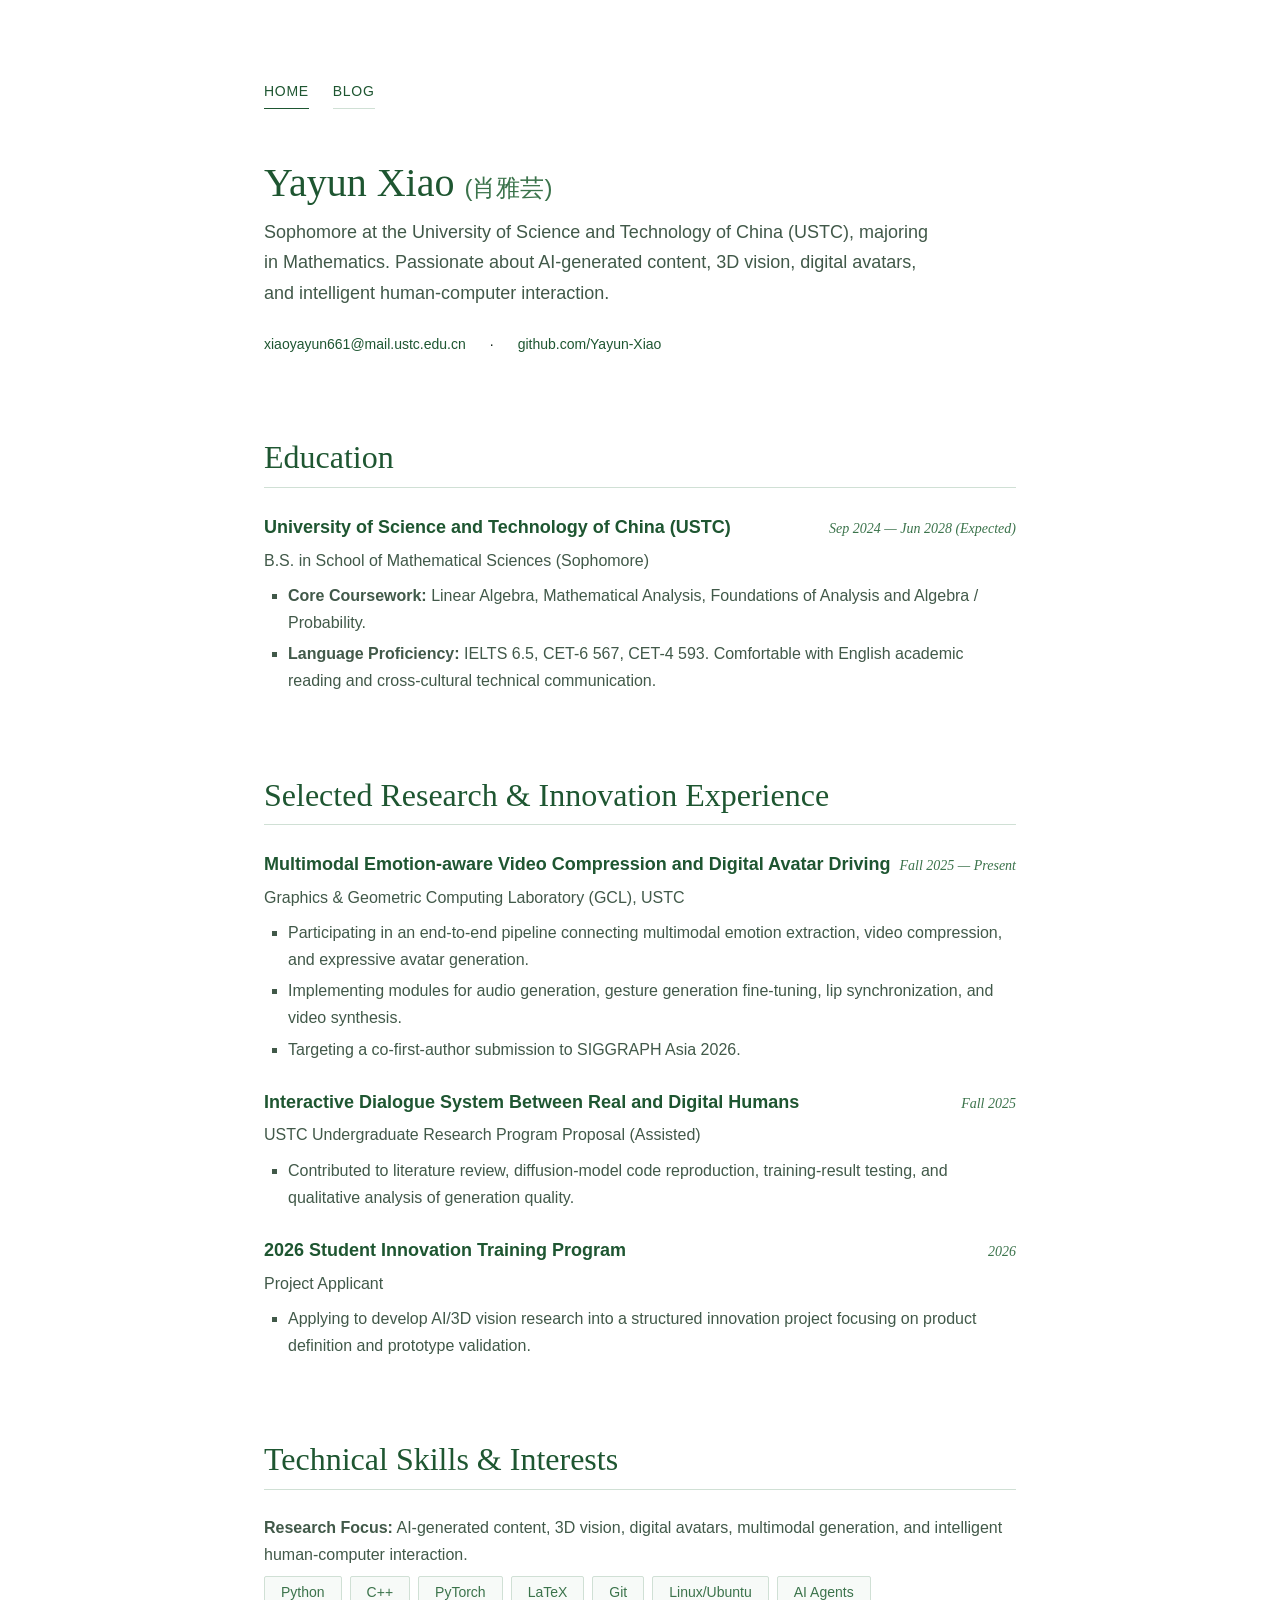
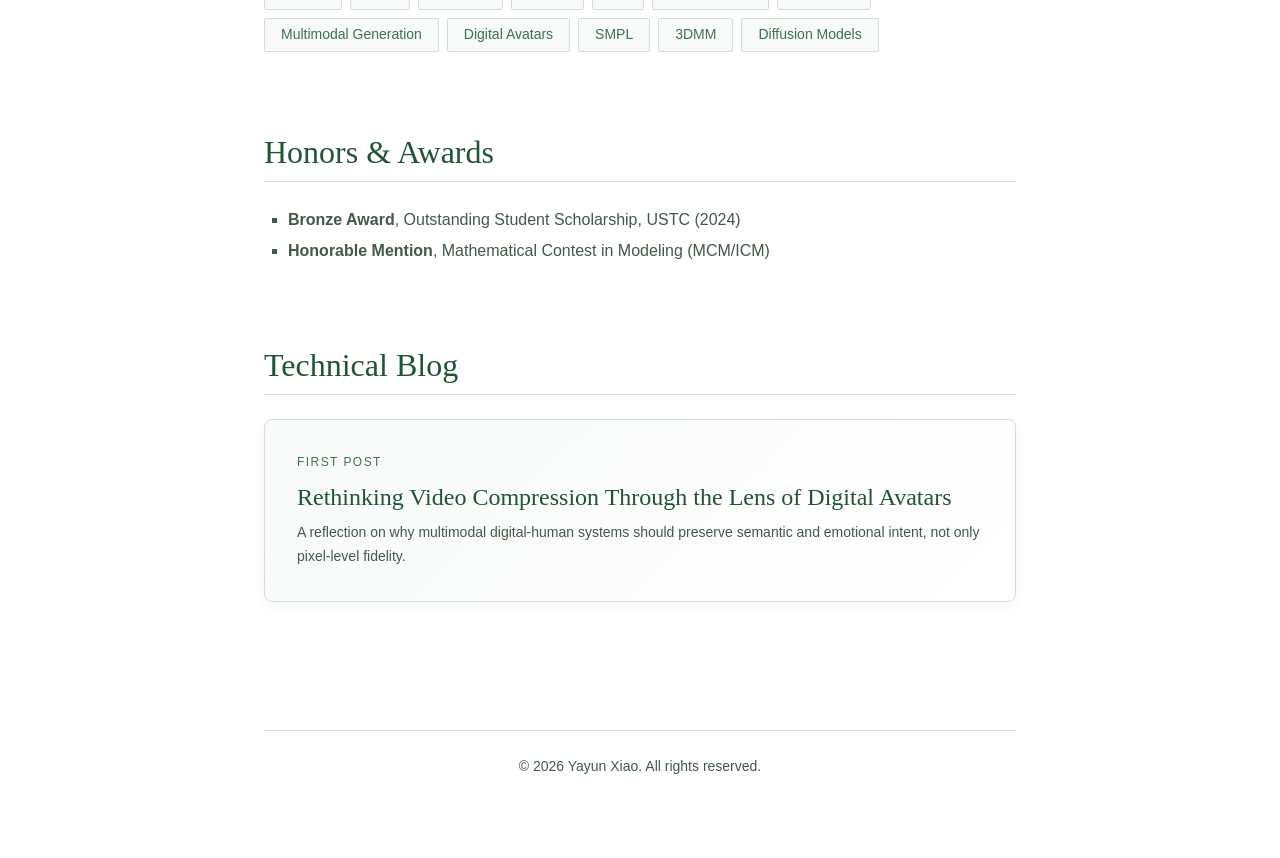
==== index.html @ af800e33 "Add homepage and blog pages Ultraworked with [Sisyphus](https://github.com/code-yeongyu/oh-my-openag" ====
<!DOCTYPE html>
<html lang="en">
<head>
    <meta charset="UTF-8">
    <meta name="viewport" content="width=device-width, initial-scale=1.0">
    <title>Yayun Xiao (肖雅芸) - Homepage</title>
    <link rel="stylesheet" href="styles.css">
</head>
<body>
    <div class="container">
        <header>
            <nav class="site-nav">
                <a href="index.html" class="active">Home</a>
                <a href="blog.html">Blog</a>
            </nav>
            <div class="hero">
                <h1>Yayun Xiao <span class="name-native">(肖雅芸)</span></h1>
                <p>Sophomore at the University of Science and Technology of China (USTC), majoring in Mathematics. Passionate about AI-generated content, 3D vision, digital avatars, and intelligent human-computer interaction.</p>
                <div class="contact-links">
                    <a href="mailto:xiaoyayun661@mail.ustc.edu.cn" aria-label="Email Yayun Xiao">xiaoyayun661@mail.ustc.edu.cn</a>
                    <span>&middot;</span>
                    <a href="https://github.com/Yayun-Xiao" target="_blank" rel="noopener noreferrer" aria-label="GitHub Profile">github.com/Yayun-Xiao</a>
                </div>
            </div>
        </header>

        <main>
            <section id="education">
                <h2>Education</h2>
                <ul class="styled-list">
                    <li>
                        <div class="item-header">
                            <span class="item-title">University of Science and Technology of China (USTC)</span>
                            <span class="item-meta">Sep 2024 &mdash; Jun 2028 (Expected)</span>
                        </div>
                        <div class="item-desc">B.S. in School of Mathematical Sciences (Sophomore)</div>
                        <ul class="bullet-list">
                            <li><strong>Core Coursework:</strong> Linear Algebra, Mathematical Analysis, Foundations of Analysis and Algebra / Probability.</li>
                            <li><strong>Language Proficiency:</strong> IELTS 6.5, CET-6 567, CET-4 593. Comfortable with English academic reading and cross-cultural technical communication.</li>
                        </ul>
                    </li>
                </ul>
            </section>

            <section id="research">
                <h2>Selected Research & Innovation Experience</h2>
                <ul class="styled-list">
                    <li>
                        <div class="item-header">
                            <span class="item-title">Multimodal Emotion-aware Video Compression and Digital Avatar Driving</span>
                            <span class="item-meta">Fall 2025 &mdash; Present</span>
                        </div>
                        <div class="item-desc">Graphics & Geometric Computing Laboratory (GCL), USTC</div>
                        <ul class="bullet-list">
                            <li>Participating in an end-to-end pipeline connecting multimodal emotion extraction, video compression, and expressive avatar generation.</li>
                            <li>Implementing modules for audio generation, gesture generation fine-tuning, lip synchronization, and video synthesis.</li>
                            <li>Targeting a co-first-author submission to SIGGRAPH Asia 2026.</li>
                        </ul>
                    </li>
                    <li>
                        <div class="item-header">
                            <span class="item-title">Interactive Dialogue System Between Real and Digital Humans</span>
                            <span class="item-meta">Fall 2025</span>
                        </div>
                        <div class="item-desc">USTC Undergraduate Research Program Proposal (Assisted)</div>
                        <ul class="bullet-list">
                            <li>Contributed to literature review, diffusion-model code reproduction, training-result testing, and qualitative analysis of generation quality.</li>
                        </ul>
                    </li>
                    <li>
                        <div class="item-header">
                            <span class="item-title">2026 Student Innovation Training Program</span>
                            <span class="item-meta">2026</span>
                        </div>
                        <div class="item-desc">Project Applicant</div>
                        <ul class="bullet-list">
                            <li>Applying to develop AI/3D vision research into a structured innovation project focusing on product definition and prototype validation.</li>
                        </ul>
                    </li>
                </ul>
            </section>

            <section id="skills">
                <h2>Technical Skills & Interests</h2>
                <div class="item-desc research-focus">
                    <strong>Research Focus:</strong> AI-generated content, 3D vision, digital avatars, multimodal generation, and intelligent human-computer interaction.
                </div>
                <div class="tag-container">
                    <span class="tag">Python</span>
                    <span class="tag">C++</span>
                    <span class="tag">PyTorch</span>
                    <span class="tag">LaTeX</span>
                    <span class="tag">Git</span>
                    <span class="tag">Linux/Ubuntu</span>
                    <span class="tag">AI Agents</span>
                    <span class="tag">Multimodal Generation</span>
                    <span class="tag">Digital Avatars</span>
                    <span class="tag">SMPL</span>
                    <span class="tag">3DMM</span>
                    <span class="tag">Diffusion Models</span>
                </div>
            </section>

            <section id="honors">
                <h2>Honors & Awards</h2>
                <ul class="bullet-list">
                    <li><strong>Bronze Award</strong>, Outstanding Student Scholarship, USTC (2024)</li>
                    <li><strong>Honorable Mention</strong>, Mathematical Contest in Modeling (MCM/ICM)</li>
                </ul>
            </section>

            <section id="blog">
                <h2>Technical Blog</h2>
                <a class="blog-card" href="blog.html" aria-label="Read the first technical blog">
                    <span class="blog-card__label">First Post</span>
                    <span class="blog-card__title">Rethinking Video Compression Through the Lens of Digital Avatars</span>
                    <span class="blog-card__summary">A reflection on why multimodal digital-human systems should preserve semantic and emotional intent, not only pixel-level fidelity.</span>
                </a>
            </section>
        </main>

        <footer>
            <p>&copy; 2026 Yayun Xiao. All rights reserved.</p>
        </footer>
    </div>
</body>
</html>
---- styles.css ----
:root {
  /* Color Palette: Green + White, Professional & Restrained */
  --color-bg: #ffffff;
  --color-surface: #f7faf8;
  --color-surface-hover: #edf4ef;
  --color-primary: #1e5631; /* Deep forest green */
  --color-secondary: #3b734b; /* Muted mid-green */
  --color-accent: #4e9c61;
  --color-text-main: #112117;
  --color-text-muted: #415949;
  --color-border: #d0e0d5;
  
  /* Typography */
  --font-heading: 'Georgia', 'Times New Roman', serif;
  --font-body: 'Optima', 'Avenir', 'Helvetica Neue', sans-serif;
  --text-xs: 0.75rem;
  --text-sm: 0.875rem;
  --text-base: 1rem;
  --text-lg: 1.125rem;
  --text-xl: 1.5rem;
  --text-2xl: 2rem;
  --text-3xl: 2.5rem;

  /* Spacing */
  --spacing-1: 0.25rem;
  --spacing-2: 0.5rem;
  --spacing-3: 1rem;
  --spacing-4: 1.5rem;
  --spacing-5: 2rem;
  --spacing-6: 3rem;
  --spacing-8: 5rem;
  --spacing-12: 8rem;

  /* Borders & Shadows */
  --radius-sm: 2px;
  --radius-md: 4px;
  --radius-lg: 8px;
  --shadow-subtle: 0 4px 12px rgba(30, 86, 49, 0.05);
  --shadow-hover: 0 8px 24px rgba(30, 86, 49, 0.1);
  
  /* Layout */
  --max-width: 800px;
}

* {
  margin: 0;
  padding: 0;
  box-sizing: border-box;
}

body {
  font-family: var(--font-body);
  color: var(--color-text-main);
  background-color: var(--color-bg);
  line-height: 1.7;
  -webkit-font-smoothing: antialiased;
}

h1, h2, h3, h4 {
  font-family: var(--font-heading);
  color: var(--color-primary);
  font-weight: normal;
  line-height: 1.3;
}

h1 { font-size: var(--text-3xl); margin-bottom: var(--spacing-2); }
h2 { 
  font-size: var(--text-2xl); 
  margin-bottom: var(--spacing-4);
  padding-bottom: var(--spacing-2);
  border-bottom: 1px solid var(--color-border);
}
h3 { font-size: var(--text-xl); margin-bottom: var(--spacing-2); }

.name-native {
  font-family: var(--font-body);
  font-size: var(--text-xl);
  color: var(--color-secondary);
}

a {
  color: var(--color-primary);
  text-decoration: none;
  border-bottom: 1px solid transparent;
  transition: all 0.2s ease;
}

a:hover {
  color: var(--color-accent);
  border-bottom-color: var(--color-accent);
}

.container {
  max-width: var(--max-width);
  margin: 0 auto;
  padding: var(--spacing-8) var(--spacing-4);
}

/* Header & Navigation */
header {
  margin-bottom: var(--spacing-8);
}

.site-nav {
  display: flex;
  gap: var(--spacing-4);
  margin-bottom: var(--spacing-6);
  font-size: var(--text-sm);
  text-transform: uppercase;
  letter-spacing: 0.05em;
}

.site-nav a {
  padding-bottom: var(--spacing-1);
  border-bottom: 1px solid var(--color-border);
}

.site-nav a:hover, .site-nav a.active {
  border-bottom-color: var(--color-primary);
}

/* Intro Section */
.hero {
  margin-bottom: var(--spacing-8);
}

.hero p {
  font-size: var(--text-lg);
  color: var(--color-text-muted);
  max-width: 90%;
}

.contact-links {
  display: flex;
  gap: var(--spacing-4);
  margin-top: var(--spacing-4);
  font-size: var(--text-sm);
}

/* Sections */
section {
  margin-bottom: var(--spacing-8);
}

/* Lists */
.styled-list {
  list-style: none;
}

.styled-list li {
  margin-bottom: var(--spacing-4);
  position: relative;
}

.item-header {
  display: flex;
  justify-content: space-between;
  align-items: baseline;
  flex-wrap: wrap;
  margin-bottom: var(--spacing-1);
}

.item-title {
  font-weight: 600;
  font-size: var(--text-lg);
  color: var(--color-primary);
}

.item-meta {
  color: var(--color-secondary);
  font-size: var(--text-sm);
  font-style: italic;
  font-family: var(--font-heading);
}

.item-desc {
  font-size: var(--text-base);
  color: var(--color-text-muted);
}

.research-focus {
  margin-bottom: var(--spacing-2);
}

.bullet-list {
  padding-left: var(--spacing-4);
  margin-top: var(--spacing-2);
  list-style-type: square;
  color: var(--color-text-muted);
}

.bullet-list li {
  margin-bottom: var(--spacing-1);
}

/* Skills/Tags */
.tag-container {
  display: flex;
  flex-wrap: wrap;
  gap: var(--spacing-2);
  margin-top: var(--spacing-2);
}

.tag {
  background-color: var(--color-surface);
  color: var(--color-secondary);
  padding: var(--spacing-1) var(--spacing-3);
  border-radius: var(--radius-sm);
  font-size: var(--text-sm);
  border: 1px solid var(--color-border);
}

/* Blog Layout */
.blog-header {
  text-align: center;
  margin-bottom: var(--spacing-8);
}

.blog-meta {
  color: var(--color-text-muted);
  font-style: italic;
  font-family: var(--font-heading);
  margin-top: var(--spacing-2);
}

.blog-content {
  background: var(--color-bg);
  padding: var(--spacing-6);
  border: 1px solid var(--color-border);
  box-shadow: var(--shadow-subtle);
  border-radius: var(--radius-sm);
}

.blog-content p {
  margin-bottom: var(--spacing-4);
}

.blog-content blockquote {
  border-left: 3px solid var(--color-primary);
  padding-left: var(--spacing-4);
  margin-bottom: var(--spacing-4);
  color: var(--color-secondary);
  font-style: italic;
}

.blog-card {
  display: grid;
  gap: var(--spacing-2);
  padding: var(--spacing-5);
  background: linear-gradient(135deg, var(--color-surface), #ffffff);
  border: 1px solid var(--color-border);
  border-radius: var(--radius-lg);
  box-shadow: var(--shadow-subtle);
}

.blog-card:hover {
  border-color: var(--color-accent);
  box-shadow: var(--shadow-hover);
  transform: translateY(-2px);
}

.blog-card__label {
  color: var(--color-secondary);
  font-size: var(--text-xs);
  letter-spacing: 0.12em;
  text-transform: uppercase;
}

.blog-card__title {
  color: var(--color-primary);
  font-family: var(--font-heading);
  font-size: var(--text-xl);
  line-height: 1.35;
}

.blog-card__summary {
  color: var(--color-text-muted);
  font-size: var(--text-sm);
}

/* Footer */
footer {
  margin-top: var(--spacing-12);
  padding-top: var(--spacing-4);
  border-top: 1px solid var(--color-border);
  text-align: center;
  font-size: var(--text-sm);
  color: var(--color-text-muted);
}

/* Responsive */
@media (max-width: 600px) {
  .item-header {
    flex-direction: column;
  }
  
  .container {
    padding: var(--spacing-4) var(--spacing-3);
  }
  
  h1 { font-size: var(--text-2xl); }
  h2 { font-size: var(--text-xl); }
  
  .blog-content {
    padding: var(--spacing-4);
  }
}
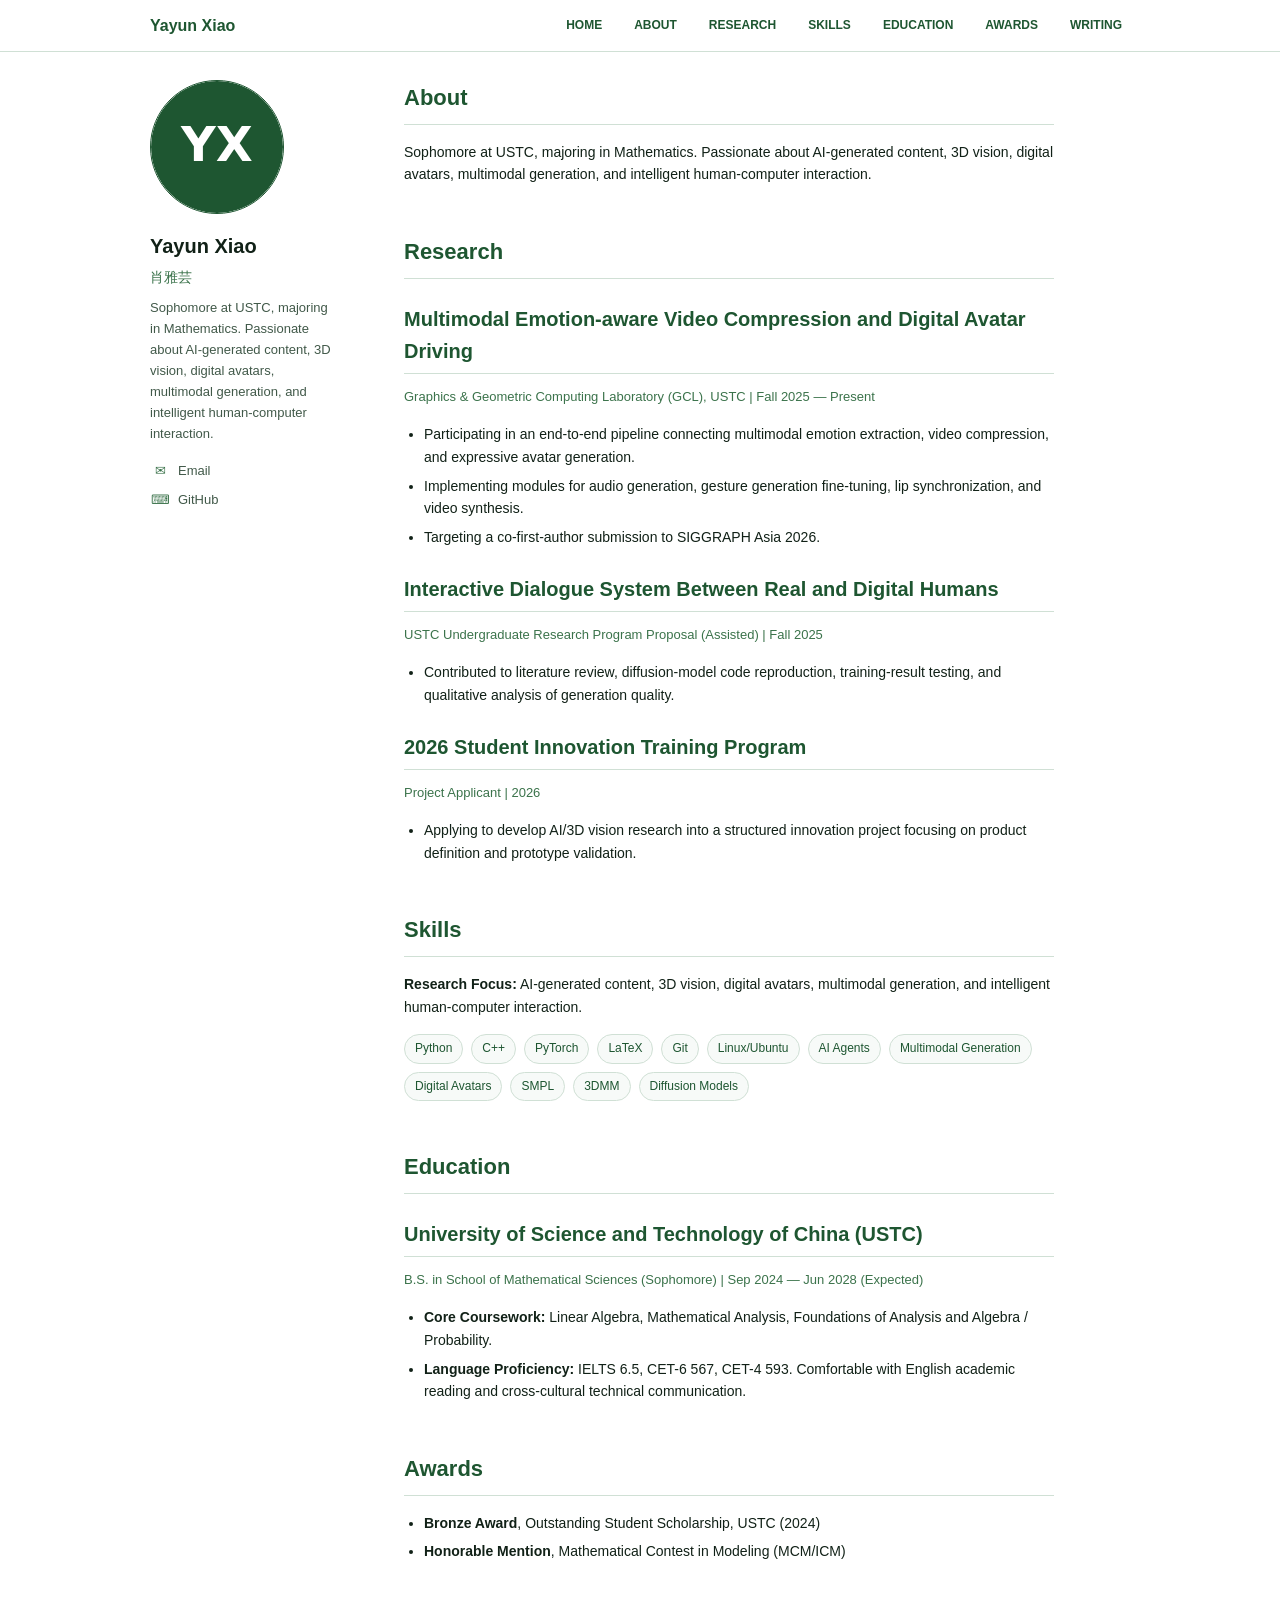
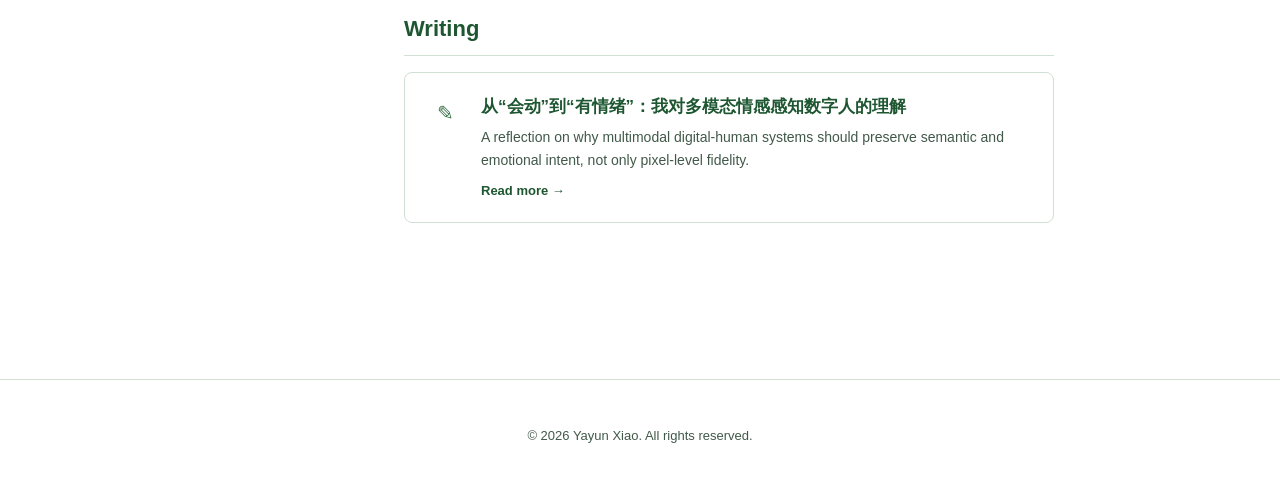
==== commit cf45c6a7: "Restructure homepage: sidebar+content dual-column layout, replace blog.html with emotion-aware-avata" ====
--- a/index.html
+++ b/index.html
@@ -1,127 +1,133 @@
 <!DOCTYPE html>
 <html lang="en">
 <head>
-    <meta charset="UTF-8">
-    <meta name="viewport" content="width=device-width, initial-scale=1.0">
-    <title>Yayun Xiao (肖雅芸) - Homepage</title>
-    <link rel="stylesheet" href="styles.css">
+  <meta charset="UTF-8">
+  <meta name="viewport" content="width=device-width, initial-scale=1.0">
+  <title>Yayun Xiao - Homepage</title>
+  <link rel="stylesheet" href="styles.css">
 </head>
 <body>
-    <div class="container">
-        <header>
-            <nav class="site-nav">
-                <a href="index.html" class="active">Home</a>
-                <a href="blog.html">Blog</a>
-            </nav>
-            <div class="hero">
-                <h1>Yayun Xiao <span class="name-native">(肖雅芸)</span></h1>
-                <p>Sophomore at the University of Science and Technology of China (USTC), majoring in Mathematics. Passionate about AI-generated content, 3D vision, digital avatars, and intelligent human-computer interaction.</p>
-                <div class="contact-links">
-                    <a href="mailto:xiaoyayun661@mail.ustc.edu.cn" aria-label="Email Yayun Xiao">xiaoyayun661@mail.ustc.edu.cn</a>
-                    <span>&middot;</span>
-                    <a href="https://github.com/Yayun-Xiao" target="_blank" rel="noopener noreferrer" aria-label="GitHub Profile">github.com/Yayun-Xiao</a>
-                </div>
-            </div>
-        </header>
+  <header class="masthead">
+    <div class="masthead-inner">
+      <a class="site-title" href="index.html">Yayun Xiao</a>
+      <nav class="site-nav">
+        <a href="index.html">Home</a>
+        <a href="#about">About</a>
+        <a href="#research">Research</a>
+        <a href="#skills">Skills</a>
+        <a href="#education">Education</a>
+        <a href="#awards">Awards</a>
+        <a href="#writing">Writing</a>
+      </nav>
+    </div>
+  </header>
 
-        <main>
-            <section id="education">
-                <h2>Education</h2>
-                <ul class="styled-list">
-                    <li>
-                        <div class="item-header">
-                            <span class="item-title">University of Science and Technology of China (USTC)</span>
-                            <span class="item-meta">Sep 2024 &mdash; Jun 2028 (Expected)</span>
-                        </div>
-                        <div class="item-desc">B.S. in School of Mathematical Sciences (Sophomore)</div>
-                        <ul class="bullet-list">
-                            <li><strong>Core Coursework:</strong> Linear Algebra, Mathematical Analysis, Foundations of Analysis and Algebra / Probability.</li>
-                            <li><strong>Language Proficiency:</strong> IELTS 6.5, CET-6 567, CET-4 593. Comfortable with English academic reading and cross-cultural technical communication.</li>
-                        </ul>
-                    </li>
-                </ul>
-            </section>
+  <main class="page">
+    <aside class="sidebar">
+      <svg class="avatar" viewBox="0 0 132 132" xmlns="http://www.w3.org/2000/svg">
+        <circle cx="66" cy="66" r="66" fill="#1e5631"/>
+        <text x="50%" y="50%" text-anchor="middle" dy=".3em" fill="#ffffff" font-size="48px" font-family="system-ui, -apple-system, sans-serif" font-weight="bold">YX</text>
+      </svg>
+      <h1>Yayun Xiao</h1>
+      <p class="chinese-name">肖雅芸</p>
+      <p class="bio">Sophomore at USTC, majoring in Mathematics. Passionate about AI-generated content, 3D vision, digital avatars, multimodal generation, and intelligent human-computer interaction.</p>
+      <ul class="author-links">
+        <li><span class="icon">&#x2709;</span><a href="mailto:xiaoyayun661@mail.ustc.edu.cn">Email</a></li>
+        <li><span class="icon">&#x2328;</span><a href="https://github.com/Yayun-Xiao" target="_blank" rel="noopener noreferrer">GitHub</a></li>
+      </ul>
+    </aside>
 
-            <section id="research">
-                <h2>Selected Research & Innovation Experience</h2>
-                <ul class="styled-list">
-                    <li>
-                        <div class="item-header">
-                            <span class="item-title">Multimodal Emotion-aware Video Compression and Digital Avatar Driving</span>
-                            <span class="item-meta">Fall 2025 &mdash; Present</span>
-                        </div>
-                        <div class="item-desc">Graphics & Geometric Computing Laboratory (GCL), USTC</div>
-                        <ul class="bullet-list">
-                            <li>Participating in an end-to-end pipeline connecting multimodal emotion extraction, video compression, and expressive avatar generation.</li>
-                            <li>Implementing modules for audio generation, gesture generation fine-tuning, lip synchronization, and video synthesis.</li>
-                            <li>Targeting a co-first-author submission to SIGGRAPH Asia 2026.</li>
-                        </ul>
-                    </li>
-                    <li>
-                        <div class="item-header">
-                            <span class="item-title">Interactive Dialogue System Between Real and Digital Humans</span>
-                            <span class="item-meta">Fall 2025</span>
-                        </div>
-                        <div class="item-desc">USTC Undergraduate Research Program Proposal (Assisted)</div>
-                        <ul class="bullet-list">
-                            <li>Contributed to literature review, diffusion-model code reproduction, training-result testing, and qualitative analysis of generation quality.</li>
-                        </ul>
-                    </li>
-                    <li>
-                        <div class="item-header">
-                            <span class="item-title">2026 Student Innovation Training Program</span>
-                            <span class="item-meta">2026</span>
-                        </div>
-                        <div class="item-desc">Project Applicant</div>
-                        <ul class="bullet-list">
-                            <li>Applying to develop AI/3D vision research into a structured innovation project focusing on product definition and prototype validation.</li>
-                        </ul>
-                    </li>
-                </ul>
-            </section>
+    <article class="content">
+      <section id="about">
+        <h2>About</h2>
+        <p>Sophomore at USTC, majoring in Mathematics. Passionate about AI-generated content, 3D vision, digital avatars, multimodal generation, and intelligent human-computer interaction.</p>
+      </section>
 
-            <section id="skills">
-                <h2>Technical Skills & Interests</h2>
-                <div class="item-desc research-focus">
-                    <strong>Research Focus:</strong> AI-generated content, 3D vision, digital avatars, multimodal generation, and intelligent human-computer interaction.
-                </div>
-                <div class="tag-container">
-                    <span class="tag">Python</span>
-                    <span class="tag">C++</span>
-                    <span class="tag">PyTorch</span>
-                    <span class="tag">LaTeX</span>
-                    <span class="tag">Git</span>
-                    <span class="tag">Linux/Ubuntu</span>
-                    <span class="tag">AI Agents</span>
-                    <span class="tag">Multimodal Generation</span>
-                    <span class="tag">Digital Avatars</span>
-                    <span class="tag">SMPL</span>
-                    <span class="tag">3DMM</span>
-                    <span class="tag">Diffusion Models</span>
-                </div>
-            </section>
+      <section id="research">
+        <h2>Research</h2>
+        
+        <div class="research-item">
+          <h3>Multimodal Emotion-aware Video Compression and Digital Avatar Driving</h3>
+          <p class="meta">Graphics &amp; Geometric Computing Laboratory (GCL), USTC | Fall 2025 &mdash; Present</p>
+          <ul>
+            <li>Participating in an end-to-end pipeline connecting multimodal emotion extraction, video compression, and expressive avatar generation.</li>
+            <li>Implementing modules for audio generation, gesture generation fine-tuning, lip synchronization, and video synthesis.</li>
+            <li>Targeting a co-first-author submission to SIGGRAPH Asia 2026.</li>
+          </ul>
+        </div>
 
-            <section id="honors">
-                <h2>Honors & Awards</h2>
-                <ul class="bullet-list">
-                    <li><strong>Bronze Award</strong>, Outstanding Student Scholarship, USTC (2024)</li>
-                    <li><strong>Honorable Mention</strong>, Mathematical Contest in Modeling (MCM/ICM)</li>
-                </ul>
-            </section>
+        <div class="research-item">
+          <h3>Interactive Dialogue System Between Real and Digital Humans</h3>
+          <p class="meta">USTC Undergraduate Research Program Proposal (Assisted) | Fall 2025</p>
+          <ul>
+            <li>Contributed to literature review, diffusion-model code reproduction, training-result testing, and qualitative analysis of generation quality.</li>
+          </ul>
+        </div>
 
-            <section id="blog">
-                <h2>Technical Blog</h2>
-                <a class="blog-card" href="blog.html" aria-label="Read the first technical blog">
-                    <span class="blog-card__label">First Post</span>
-                    <span class="blog-card__title">Rethinking Video Compression Through the Lens of Digital Avatars</span>
-                    <span class="blog-card__summary">A reflection on why multimodal digital-human systems should preserve semantic and emotional intent, not only pixel-level fidelity.</span>
-                </a>
-            </section>
-        </main>
+        <div class="research-item">
+          <h3>2026 Student Innovation Training Program</h3>
+          <p class="meta">Project Applicant | 2026</p>
+          <ul>
+            <li>Applying to develop AI/3D vision research into a structured innovation project focusing on product definition and prototype validation.</li>
+          </ul>
+        </div>
+      </section>
 
-        <footer>
-            <p>&copy; 2026 Yayun Xiao. All rights reserved.</p>
-        </footer>
-    </div>
+      <section id="skills">
+        <h2>Skills</h2>
+        <p><strong>Research Focus:</strong> AI-generated content, 3D vision, digital avatars, multimodal generation, and intelligent human-computer interaction.</p>
+        <div class="tag-container">
+          <span class="tag">Python</span>
+          <span class="tag">C++</span>
+          <span class="tag">PyTorch</span>
+          <span class="tag">LaTeX</span>
+          <span class="tag">Git</span>
+          <span class="tag">Linux/Ubuntu</span>
+          <span class="tag">AI Agents</span>
+          <span class="tag">Multimodal Generation</span>
+          <span class="tag">Digital Avatars</span>
+          <span class="tag">SMPL</span>
+          <span class="tag">3DMM</span>
+          <span class="tag">Diffusion Models</span>
+        </div>
+      </section>
+
+      <section id="education">
+        <h2>Education</h2>
+        <div class="education-item">
+          <h3>University of Science and Technology of China (USTC)</h3>
+          <p class="meta">B.S. in School of Mathematical Sciences (Sophomore) | Sep 2024 &mdash; Jun 2028 (Expected)</p>
+          <ul>
+            <li><strong>Core Coursework:</strong> Linear Algebra, Mathematical Analysis, Foundations of Analysis and Algebra / Probability.</li>
+            <li><strong>Language Proficiency:</strong> IELTS 6.5, CET-6 567, CET-4 593. Comfortable with English academic reading and cross-cultural technical communication.</li>
+          </ul>
+        </div>
+      </section>
+
+      <section id="awards">
+        <h2>Awards</h2>
+        <ul>
+          <li><strong>Bronze Award</strong>, Outstanding Student Scholarship, USTC (2024)</li>
+          <li><strong>Honorable Mention</strong>, Mathematical Contest in Modeling (MCM/ICM)</li>
+        </ul>
+      </section>
+
+      <section id="writing">
+        <h2>Writing</h2>
+        <a class="blog-card" href="emotion-aware-avatar.html">
+          <div class="blog-card-label">&#x270E;</div>
+          <div class="blog-card-content">
+            <h3>从“会动”到“有情绪”：我对多模态情感感知数字人的理解</h3>
+            <p>A reflection on why multimodal digital-human systems should preserve semantic and emotional intent, not only pixel-level fidelity.</p>
+            <span class="read-more">Read more &rarr;</span>
+          </div>
+        </a>
+      </section>
+    </article>
+  </main>
+
+  <footer class="site-footer">
+    <p>&copy; 2026 Yayun Xiao. All rights reserved.</p>
+  </footer>
 </body>
-</html>
+</html>
--- a/styles.css
+++ b/styles.css
@@ -1,307 +1,408 @@
 :root {
-  /* Color Palette: Green + White, Professional & Restrained */
+  --color-primary: #1e5631;
+  --color-secondary: #3b734b;
+  --color-accent: #4e9c61;
   --color-bg: #ffffff;
   --color-surface: #f7faf8;
-  --color-surface-hover: #edf4ef;
-  --color-primary: #1e5631; /* Deep forest green */
-  --color-secondary: #3b734b; /* Muted mid-green */
-  --color-accent: #4e9c61;
-  --color-text-main: #112117;
+  --color-border: #d0e0d5;
+  --color-text: #112117;
   --color-text-muted: #415949;
-  --color-border: #d0e0d5;
-  
-  /* Typography */
-  --font-heading: 'Georgia', 'Times New Roman', serif;
-  --font-body: 'Optima', 'Avenir', 'Helvetica Neue', sans-serif;
-  --text-xs: 0.75rem;
-  --text-sm: 0.875rem;
-  --text-base: 1rem;
-  --text-lg: 1.125rem;
-  --text-xl: 1.5rem;
-  --text-2xl: 2rem;
-  --text-3xl: 2.5rem;
-
-  /* Spacing */
-  --spacing-1: 0.25rem;
-  --spacing-2: 0.5rem;
-  --spacing-3: 1rem;
-  --spacing-4: 1.5rem;
-  --spacing-5: 2rem;
-  --spacing-6: 3rem;
-  --spacing-8: 5rem;
-  --spacing-12: 8rem;
-
-  /* Borders & Shadows */
-  --radius-sm: 2px;
-  --radius-md: 4px;
-  --radius-lg: 8px;
-  --shadow-subtle: 0 4px 12px rgba(30, 86, 49, 0.05);
-  --shadow-hover: 0 8px 24px rgba(30, 86, 49, 0.1);
-  
-  /* Layout */
-  --max-width: 800px;
-}
-
-* {
+  --color-nav: #1e5631;
+  --color-link: #1e5631;
+  --color-link-hover: #4e9c61;
+}
+
+html {
+  scroll-behavior: smooth;
+}
+
+section[id] {
+  scroll-margin-top: 70px;
+}
+
+body {
+  font-family: -apple-system, BlinkMacSystemFont, "Segoe UI", Helvetica, Arial, sans-serif;
+  font-size: 14px;
+  line-height: 1.62;
+  color: var(--color-text);
+  background-color: var(--color-bg);
   margin: 0;
   padding: 0;
-  box-sizing: border-box;
-}
-
-body {
-  font-family: var(--font-body);
-  color: var(--color-text-main);
+  -webkit-font-smoothing: antialiased;
+}
+
+a {
+  color: var(--color-link);
+  text-decoration: none;
+  transition: color 0.2s, background-color 0.2s;
+}
+
+a:hover {
+  color: var(--color-link-hover);
+}
+
+.masthead {
+  position: fixed;
+  top: 0;
+  left: 0;
+  width: 100%;
   background-color: var(--color-bg);
-  line-height: 1.7;
-  -webkit-font-smoothing: antialiased;
-}
-
-h1, h2, h3, h4 {
-  font-family: var(--font-heading);
-  color: var(--color-primary);
-  font-weight: normal;
-  line-height: 1.3;
-}
-
-h1 { font-size: var(--text-3xl); margin-bottom: var(--spacing-2); }
-h2 { 
-  font-size: var(--text-2xl); 
-  margin-bottom: var(--spacing-4);
-  padding-bottom: var(--spacing-2);
   border-bottom: 1px solid var(--color-border);
-}
-h3 { font-size: var(--text-xl); margin-bottom: var(--spacing-2); }
-
-.name-native {
-  font-family: var(--font-body);
-  font-size: var(--text-xl);
-  color: var(--color-secondary);
-}
-
-a {
+  z-index: 100;
+  padding: 12px 0;
+}
+
+.masthead-inner {
+  width: min(980px, calc(100% - 36px));
+  margin: 0 auto;
+  display: flex;
+  justify-content: space-between;
+  align-items: center;
+}
+
+.site-title {
+  font-weight: bold;
   color: var(--color-primary);
   text-decoration: none;
-  border-bottom: 1px solid transparent;
-  transition: all 0.2s ease;
-}
-
-a:hover {
-  color: var(--color-accent);
-  border-bottom-color: var(--color-accent);
-}
-
-.container {
-  max-width: var(--max-width);
-  margin: 0 auto;
-  padding: var(--spacing-8) var(--spacing-4);
-}
-
-/* Header & Navigation */
-header {
-  margin-bottom: var(--spacing-8);
+  font-size: 16px;
 }
 
 .site-nav {
   display: flex;
-  gap: var(--spacing-4);
-  margin-bottom: var(--spacing-6);
-  font-size: var(--text-sm);
+  gap: 16px;
+}
+
+.site-nav a {
+  color: var(--color-nav);
   text-transform: uppercase;
-  letter-spacing: 0.05em;
-}
-
-.site-nav a {
-  padding-bottom: var(--spacing-1);
+  font-size: 12px;
+  font-weight: bold;
+  padding: 4px 8px;
+  border-radius: 4px;
+}
+
+.site-nav a:hover {
+  background-color: var(--color-surface);
+}
+
+.page {
+  display: grid;
+  grid-template-columns: 190px minmax(0, 650px);
+  column-gap: 64px;
+  width: min(980px, calc(100% - 36px));
+  margin: 0 auto;
+  padding-top: 80px;
+  padding-bottom: 60px;
+}
+
+.sidebar {
+  position: sticky;
+  top: 80px;
+  align-self: start;
+}
+
+.avatar {
+  width: 132px;
+  height: 132px;
+  border-radius: 50%;
+  border: 1px solid var(--color-primary);
+  display: block;
+  margin-bottom: 16px;
+}
+
+.sidebar h1 {
+  font-size: 20px;
+  margin: 0 0 4px 0;
+  color: var(--color-text);
+}
+
+.chinese-name {
+  color: var(--color-secondary);
+  font-size: 14px;
+  margin: 0 0 8px 0;
+}
+
+.bio {
+  color: var(--color-text-muted);
+  font-size: 13px;
+  margin: 0 0 16px 0;
+}
+
+.author-links {
+  list-style: none;
+  padding: 0;
+  margin: 0;
+}
+
+.author-links li {
+  display: grid;
+  grid-template-columns: 20px 1fr;
+  gap: 8px;
+  align-items: center;
+  margin-bottom: 8px;
+  font-size: 13px;
+}
+
+.author-links a {
+  color: var(--color-text-muted);
+}
+
+.author-links a:hover {
+  color: var(--color-link-hover);
+}
+
+.icon {
+  color: var(--color-secondary);
+  text-align: center;
+}
+
+.content section {
+  margin-bottom: 48px;
+}
+
+.content h2 {
+  font-size: 22px;
+  font-weight: bold;
+  color: var(--color-primary);
   border-bottom: 1px solid var(--color-border);
-}
-
-.site-nav a:hover, .site-nav a.active {
-  border-bottom-color: var(--color-primary);
-}
-
-/* Intro Section */
-.hero {
-  margin-bottom: var(--spacing-8);
-}
-
-.hero p {
-  font-size: var(--text-lg);
-  color: var(--color-text-muted);
-  max-width: 90%;
-}
-
-.contact-links {
-  display: flex;
-  gap: var(--spacing-4);
-  margin-top: var(--spacing-4);
-  font-size: var(--text-sm);
-}
-
-/* Sections */
-section {
-  margin-bottom: var(--spacing-8);
-}
-
-/* Lists */
+  padding-bottom: 8px;
+  margin-top: 0;
+  margin-bottom: 16px;
+}
+
+.content h3 {
+  font-size: 20px;
+  font-weight: bold;
+  color: var(--color-primary);
+  border-bottom: 1px solid var(--color-border);
+  padding-bottom: 6px;
+  margin-top: 24px;
+  margin-bottom: 12px;
+}
+
+.content p {
+  margin-top: 0;
+  margin-bottom: 16px;
+}
+
 .styled-list {
   list-style: none;
-}
-
-.styled-list li {
-  margin-bottom: var(--spacing-4);
-  position: relative;
+  padding: 0;
+  margin: 0;
+}
+
+.styled-list > li {
+  margin-bottom: 24px;
 }
 
 .item-header {
   display: flex;
   justify-content: space-between;
   align-items: baseline;
-  flex-wrap: wrap;
-  margin-bottom: var(--spacing-1);
+  margin-bottom: 4px;
 }
 
 .item-title {
-  font-weight: 600;
-  font-size: var(--text-lg);
-  color: var(--color-primary);
+  font-weight: bold;
+  font-size: 16px;
+  color: var(--color-text);
 }
 
 .item-meta {
-  color: var(--color-secondary);
-  font-size: var(--text-sm);
-  font-style: italic;
-  font-family: var(--font-heading);
+  font-size: 13px;
+  color: var(--color-secondary);
 }
 
 .item-desc {
-  font-size: var(--text-base);
-  color: var(--color-text-muted);
-}
-
-.research-focus {
-  margin-bottom: var(--spacing-2);
+  font-size: 14px;
+  color: var(--color-text-muted);
+  margin-bottom: 8px;
 }
 
 .bullet-list {
-  padding-left: var(--spacing-4);
-  margin-top: var(--spacing-2);
-  list-style-type: square;
-  color: var(--color-text-muted);
+  margin-top: 8px;
+  margin-bottom: 0;
+  padding-left: 20px;
+  color: var(--color-text);
 }
 
 .bullet-list li {
-  margin-bottom: var(--spacing-1);
-}
-
-/* Skills/Tags */
+  margin-bottom: 6px;
+}
+
 .tag-container {
   display: flex;
   flex-wrap: wrap;
-  gap: var(--spacing-2);
-  margin-top: var(--spacing-2);
+  gap: 8px;
+  margin-top: 12px;
 }
 
 .tag {
   background-color: var(--color-surface);
-  color: var(--color-secondary);
-  padding: var(--spacing-1) var(--spacing-3);
-  border-radius: var(--radius-sm);
-  font-size: var(--text-sm);
+  color: var(--color-primary);
+  padding: 4px 10px;
+  border-radius: 9999px;
+  font-size: 12px;
   border: 1px solid var(--color-border);
-}
-
-/* Blog Layout */
-.blog-header {
-  text-align: center;
-  margin-bottom: var(--spacing-8);
-}
-
-.blog-meta {
-  color: var(--color-text-muted);
-  font-style: italic;
-  font-family: var(--font-heading);
-  margin-top: var(--spacing-2);
-}
-
-.blog-content {
-  background: var(--color-bg);
-  padding: var(--spacing-6);
-  border: 1px solid var(--color-border);
-  box-shadow: var(--shadow-subtle);
-  border-radius: var(--radius-sm);
-}
-
-.blog-content p {
-  margin-bottom: var(--spacing-4);
-}
-
-.blog-content blockquote {
-  border-left: 3px solid var(--color-primary);
-  padding-left: var(--spacing-4);
-  margin-bottom: var(--spacing-4);
-  color: var(--color-secondary);
-  font-style: italic;
 }
 
 .blog-card {
   display: grid;
-  gap: var(--spacing-2);
-  padding: var(--spacing-5);
-  background: linear-gradient(135deg, var(--color-surface), #ffffff);
+  grid-template-columns: 40px minmax(0, 1fr);
+  column-gap: 16px;
+  align-items: start;
+  padding: 20px;
+  background-color: var(--color-bg);
   border: 1px solid var(--color-border);
-  border-radius: var(--radius-lg);
-  box-shadow: var(--shadow-subtle);
+  border-radius: 8px;
+  margin-top: 16px;
+  text-decoration: none;
 }
 
 .blog-card:hover {
   border-color: var(--color-accent);
-  box-shadow: var(--shadow-hover);
-  transform: translateY(-2px);
-}
-
-.blog-card__label {
-  color: var(--color-secondary);
-  font-size: var(--text-xs);
-  letter-spacing: 0.12em;
-  text-transform: uppercase;
-}
-
-.blog-card__title {
-  color: var(--color-primary);
-  font-family: var(--font-heading);
-  font-size: var(--text-xl);
-  line-height: 1.35;
-}
-
-.blog-card__summary {
-  color: var(--color-text-muted);
-  font-size: var(--text-sm);
-}
-
-/* Footer */
-footer {
-  margin-top: var(--spacing-12);
-  padding-top: var(--spacing-4);
+  text-decoration: none;
+}
+
+.blog-card-label {
+  font-size: 20px;
+  color: var(--color-secondary);
+  text-align: center;
+  padding-top: 4px;
+}
+
+.blog-card-content h3 {
+  font-size: 17px;
+  font-weight: bold;
+  color: var(--color-primary);
+  margin: 0 0 6px 0;
+  border: none;
+  padding: 0;
+}
+
+.blog-card-content p {
+  font-size: 14px;
+  color: var(--color-text-muted);
+  margin: 0 0 8px 0;
+}
+
+.read-more {
+  font-size: 13px;
+  color: var(--color-link);
+  font-weight: bold;
+}
+
+.read-more:hover {
+  color: var(--color-link-hover);
+}
+
+.back-link {
+  display: inline-block;
+  margin-bottom: 12px;
+  font-size: 14px;
+  color: var(--color-text-muted);
+}
+
+.back-link:hover {
+  color: var(--color-link-hover);
+}
+
+.research-item,
+.education-item {
+  margin-bottom: 24px;
+}
+
+.meta {
+  font-size: 13px;
+  color: var(--color-secondary);
+  margin-bottom: 8px;
+}
+
+.research-item ul,
+.education-item ul,
+.content section ul {
+  padding-left: 20px;
+  margin: 8px 0;
+}
+
+.research-item li,
+.education-item li,
+.content section li {
+  margin-bottom: 6px;
+}
+
+.article-shell {
+  max-width: 650px;
+  margin: 0 auto;
+  padding-top: 80px;
+  padding-bottom: 60px;
+}
+
+.article-header {
+  margin-bottom: 32px;
+}
+
+.article-header h1 {
+  font-size: 28px;
+  color: var(--color-primary);
+  margin: 16px 0;
+}
+
+.blog-meta {
+  font-size: 13px;
+  color: var(--color-secondary);
+  margin-bottom: 8px;
+}
+
+.article-summary {
+  font-size: 16px;
+  color: var(--color-text-muted);
+  font-style: italic;
+  border-left: 3px solid var(--color-border);
+  padding-left: 16px;
+}
+
+.site-footer {
+  text-align: center;
+  padding: 32px 0;
   border-top: 1px solid var(--color-border);
-  text-align: center;
-  font-size: var(--text-sm);
-  color: var(--color-text-muted);
-}
-
-/* Responsive */
-@media (max-width: 600px) {
+  font-size: 13px;
+  color: var(--color-text-muted);
+  margin-top: 48px;
+}
+
+@media (max-width: 760px) {
+  .page {
+    grid-template-columns: 1fr;
+    column-gap: 0;
+    row-gap: 32px;
+  }
+  
+  .sidebar {
+    position: static;
+  }
+
+  .masthead-inner {
+    flex-direction: column;
+    align-items: flex-start;
+    gap: 12px;
+  }
+  
+  .site-nav {
+    flex-wrap: wrap;
+    gap: 8px;
+  }
+  
+  .page, .article-shell {
+    padding-top: 120px;
+  }
+}
+
+@media (max-width: 460px) {
   .item-header {
     flex-direction: column;
   }
-  
-  .container {
-    padding: var(--spacing-4) var(--spacing-3);
-  }
-  
-  h1 { font-size: var(--text-2xl); }
-  h2 { font-size: var(--text-xl); }
-  
-  .blog-content {
-    padding: var(--spacing-4);
-  }
-}
+  .item-meta {
+    margin-top: 4px;
+  }
+}
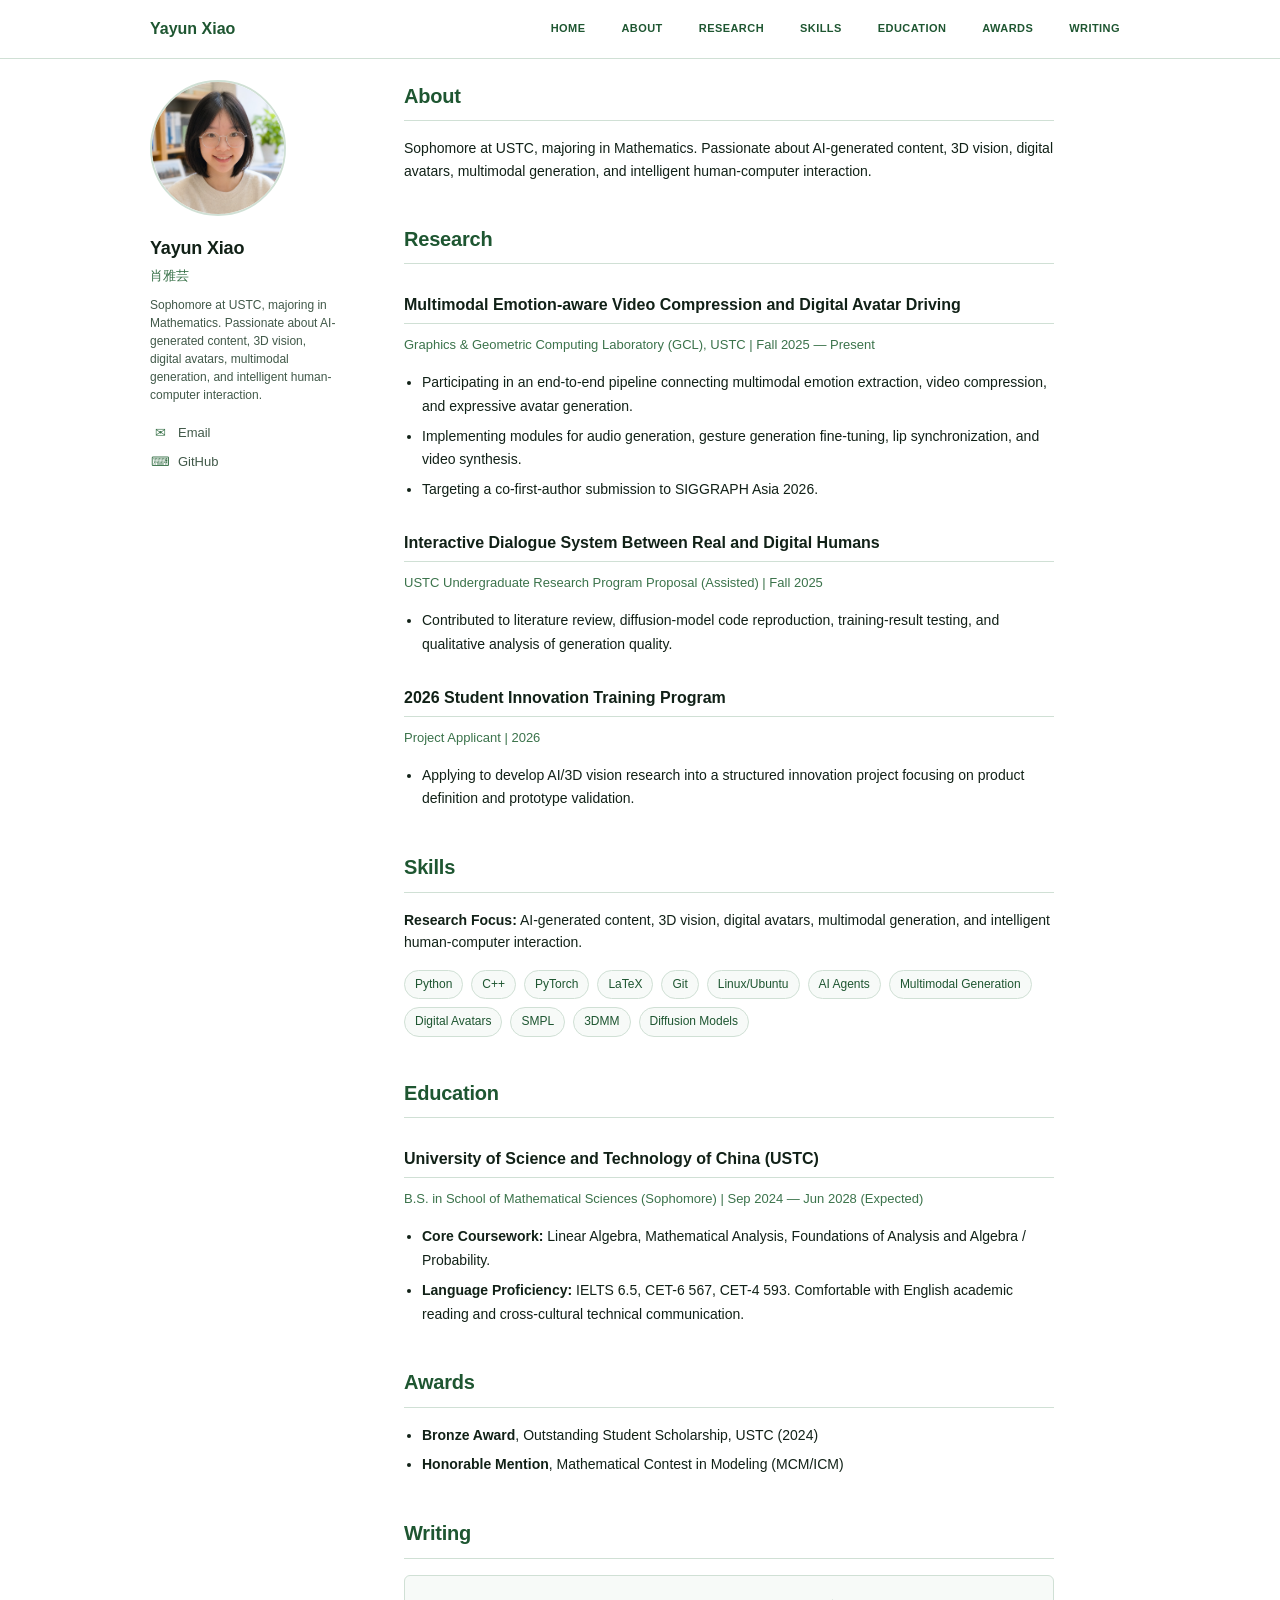
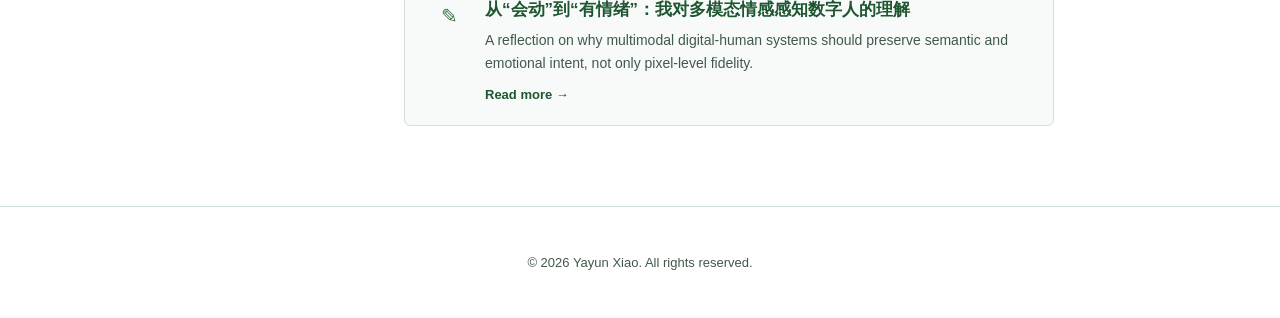
==== commit 34c56dc5: "Replace SVG avatar placeholder with portrait photo - Add portrait.png as sidebar avatar image - Repl" ====
--- a/index.html
+++ b/index.html
@@ -24,10 +24,7 @@
 
   <main class="page">
     <aside class="sidebar">
-      <svg class="avatar" viewBox="0 0 132 132" xmlns="http://www.w3.org/2000/svg">
-        <circle cx="66" cy="66" r="66" fill="#1e5631"/>
-        <text x="50%" y="50%" text-anchor="middle" dy=".3em" fill="#ffffff" font-size="48px" font-family="system-ui, -apple-system, sans-serif" font-weight="bold">YX</text>
-      </svg>
+    <img class="avatar" src="portrait.png" alt="Yayun Xiao">
       <h1>Yayun Xiao</h1>
       <p class="chinese-name">肖雅芸</p>
       <p class="bio">Sophomore at USTC, majoring in Mathematics. Passionate about AI-generated content, 3D vision, digital avatars, multimodal generation, and intelligent human-computer interaction.</p>
--- a/styles.css
+++ b/styles.css
@@ -49,11 +49,11 @@
   background-color: var(--color-bg);
   border-bottom: 1px solid var(--color-border);
   z-index: 100;
-  padding: 12px 0;
+  padding: 14px 0;
 }
 
 .masthead-inner {
-  width: min(980px, calc(100% - 36px));
+  width: min(980px, calc(100% - 64px));
   margin: 0 auto;
   display: flex;
   justify-content: space-between;
@@ -75,24 +75,27 @@
 .site-nav a {
   color: var(--color-nav);
   text-transform: uppercase;
-  font-size: 12px;
-  font-weight: bold;
-  padding: 4px 8px;
+  font-size: 11px;
+  font-weight: 600;
+  letter-spacing: 0.04em;
+  padding: 6px 10px;
   border-radius: 4px;
+  transition: background-color 0.15s ease;
 }
 
 .site-nav a:hover {
   background-color: var(--color-surface);
+  text-decoration: none;
 }
 
 .page {
   display: grid;
   grid-template-columns: 190px minmax(0, 650px);
   column-gap: 64px;
-  width: min(980px, calc(100% - 36px));
+  width: min(980px, calc(100% - 64px));
   margin: 0 auto;
   padding-top: 80px;
-  padding-bottom: 60px;
+  padding-bottom: 80px;
 }
 
 .sidebar {
@@ -105,27 +108,32 @@
   width: 132px;
   height: 132px;
   border-radius: 50%;
-  border: 1px solid var(--color-primary);
+  border: 2px solid var(--color-border);
   display: block;
-  margin-bottom: 16px;
+  margin-bottom: 18px;
+  object-fit: cover;
+  object-position: center;
 }
 
 .sidebar h1 {
-  font-size: 20px;
-  margin: 0 0 4px 0;
+  font-size: 18px;
+  font-weight: 700;
+  margin: 0 0 2px 0;
   color: var(--color-text);
+  letter-spacing: -0.01em;
 }
 
 .chinese-name {
   color: var(--color-secondary);
-  font-size: 14px;
-  margin: 0 0 8px 0;
+  font-size: 13px;
+  margin: 0 0 10px 0;
 }
 
 .bio {
   color: var(--color-text-muted);
-  font-size: 13px;
-  margin: 0 0 16px 0;
+  font-size: 12px;
+  line-height: 1.5;
+  margin: 0 0 18px 0;
 }
 
 .author-links {
@@ -157,27 +165,32 @@
 }
 
 .content section {
-  margin-bottom: 48px;
+  margin-bottom: 40px;
+}
+
+.content section:last-child {
+  margin-bottom: 0;
 }
 
 .content h2 {
-  font-size: 22px;
-  font-weight: bold;
+  font-size: 20px;
+  font-weight: 700;
   color: var(--color-primary);
   border-bottom: 1px solid var(--color-border);
   padding-bottom: 8px;
   margin-top: 0;
   margin-bottom: 16px;
+  letter-spacing: -0.01em;
 }
 
 .content h3 {
-  font-size: 20px;
-  font-weight: bold;
-  color: var(--color-primary);
+  font-size: 16px;
+  font-weight: 700;
+  color: var(--color-text);
   border-bottom: 1px solid var(--color-border);
-  padding-bottom: 6px;
-  margin-top: 24px;
-  margin-bottom: 12px;
+  padding-bottom: 5px;
+  margin-top: 28px;
+  margin-bottom: 10px;
 }
 
 .content p {
@@ -251,16 +264,18 @@
   grid-template-columns: 40px minmax(0, 1fr);
   column-gap: 16px;
   align-items: start;
-  padding: 20px;
-  background-color: var(--color-bg);
+  padding: 20px 24px;
+  background-color: var(--color-surface);
   border: 1px solid var(--color-border);
-  border-radius: 8px;
+  border-radius: 6px;
   margin-top: 16px;
   text-decoration: none;
+  transition: border-color 0.15s ease, box-shadow 0.15s ease;
 }
 
 .blog-card:hover {
   border-color: var(--color-accent);
+  box-shadow: 0 2px 8px rgba(30, 86, 49, 0.06);
   text-decoration: none;
 }
 
@@ -309,7 +324,12 @@
 
 .research-item,
 .education-item {
-  margin-bottom: 24px;
+  margin-bottom: 28px;
+}
+
+.research-item:last-child,
+.education-item:last-child {
+  margin-bottom: 0;
 }
 
 .meta {
@@ -321,8 +341,9 @@
 .research-item ul,
 .education-item ul,
 .content section ul {
-  padding-left: 20px;
+  padding-left: 18px;
   margin: 8px 0;
+  line-height: 1.7;
 }
 
 .research-item li,
@@ -334,8 +355,7 @@
 .article-shell {
   max-width: 650px;
   margin: 0 auto;
-  padding-top: 80px;
-  padding-bottom: 60px;
+  padding: 80px 32px 80px;
 }
 
 .article-header {
@@ -364,11 +384,11 @@
 
 .site-footer {
   text-align: center;
-  padding: 32px 0;
+  padding: 32px 32px;
   border-top: 1px solid var(--color-border);
   font-size: 13px;
   color: var(--color-text-muted);
-  margin-top: 48px;
+  margin-top: 0;
 }
 
 @media (max-width: 760px) {
@@ -376,8 +396,9 @@
     grid-template-columns: 1fr;
     column-gap: 0;
     row-gap: 32px;
-  }
-  
+    width: calc(100% - 48px);
+  }
+
   .sidebar {
     position: static;
   }
@@ -386,23 +407,46 @@
     flex-direction: column;
     align-items: flex-start;
     gap: 12px;
-  }
-  
+    width: calc(100% - 48px);
+  }
+
   .site-nav {
     flex-wrap: wrap;
     gap: 8px;
   }
-  
-  .page, .article-shell {
+
+  .page {
     padding-top: 120px;
   }
+
+  .article-shell {
+    padding-top: 120px;
+  }
+
+  .article-summary {
+    padding-left: 12px;
+  }
 }
 
 @media (max-width: 460px) {
+  .page {
+    width: calc(100% - 36px);
+  }
+
+  .masthead-inner {
+    width: calc(100% - 36px);
+  }
+
   .item-header {
     flex-direction: column;
   }
+
   .item-meta {
     margin-top: 4px;
   }
-}
+
+  .article-shell {
+    padding-left: 18px;
+    padding-right: 18px;
+  }
+}
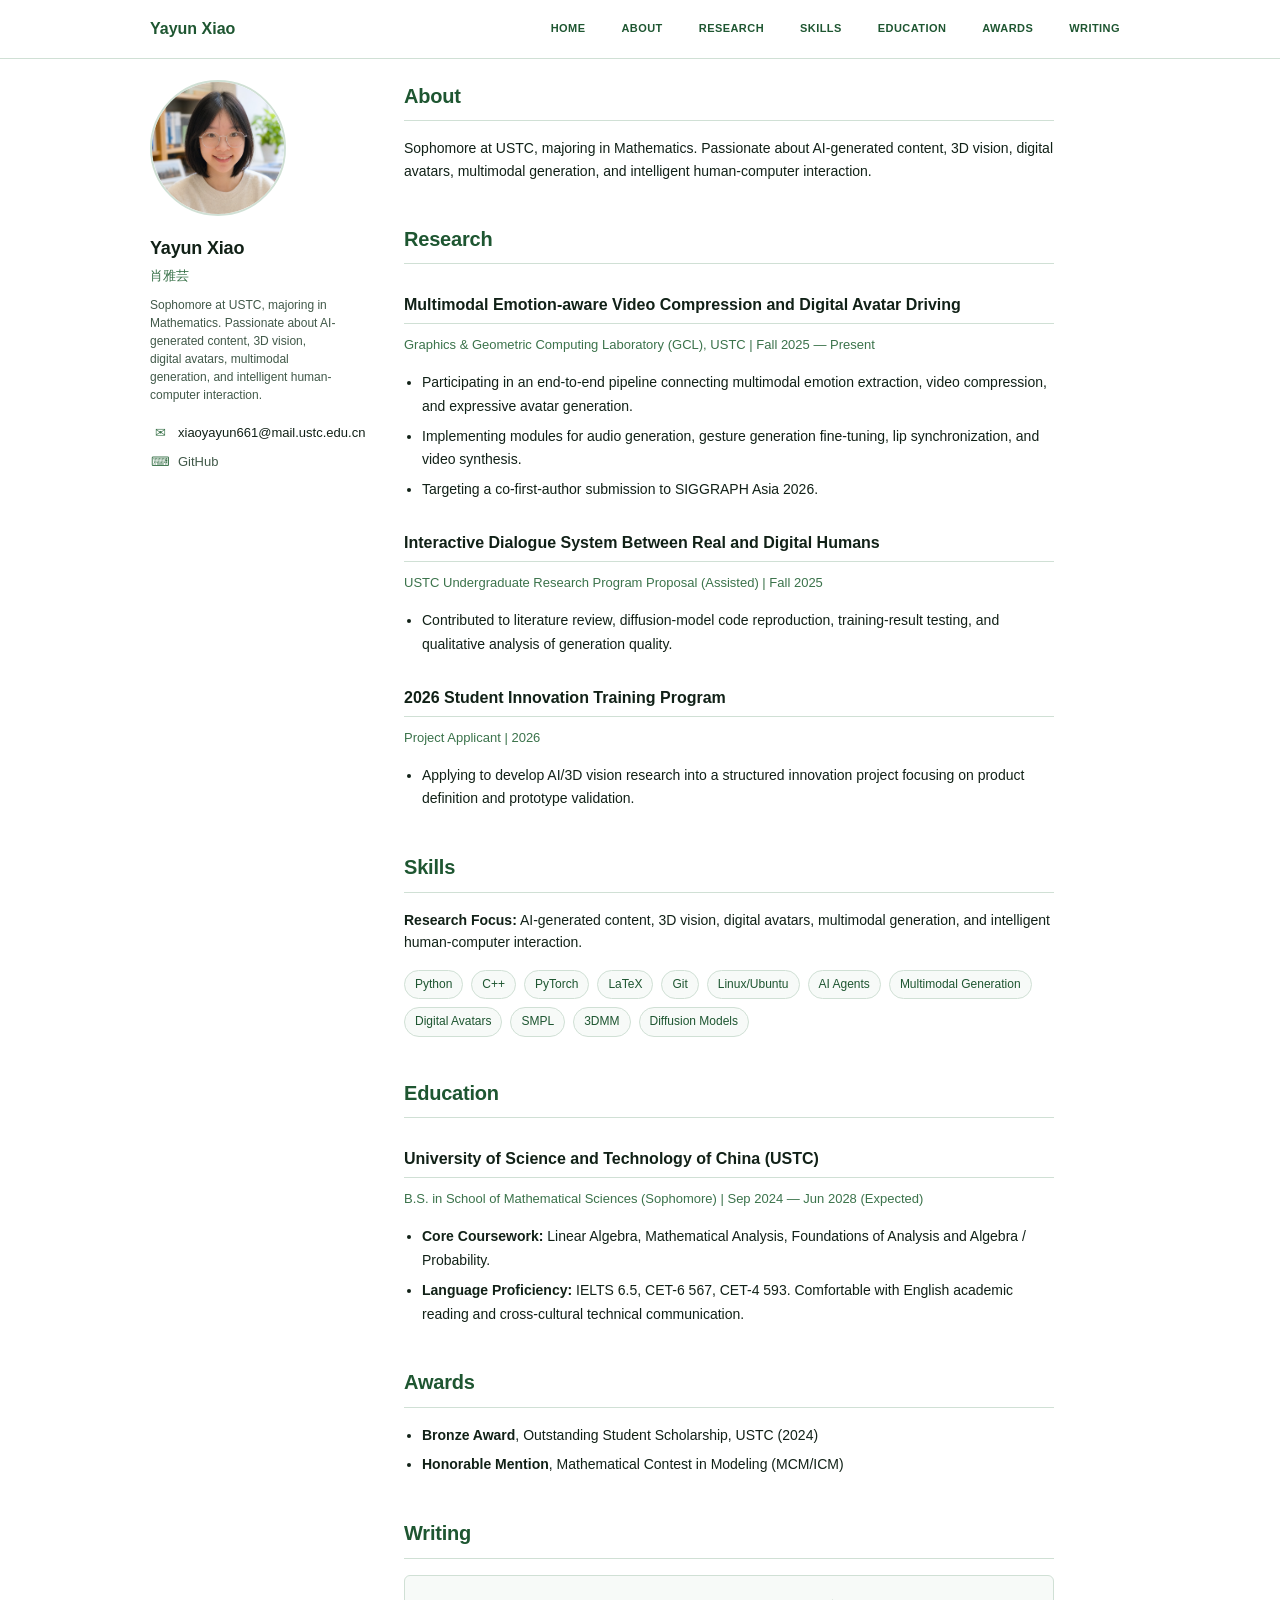
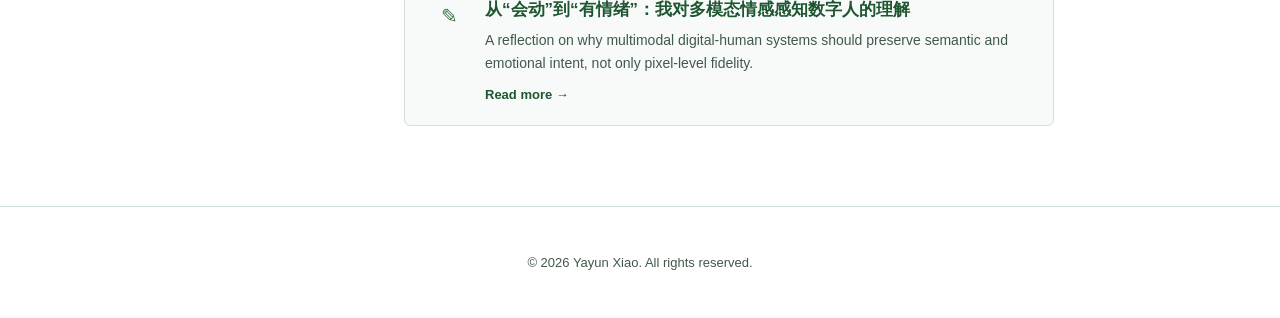
==== commit e22a3021: "Change email from mailto link to plain text" ====
--- a/index.html
+++ b/index.html
@@ -29,7 +29,7 @@
       <p class="chinese-name">肖雅芸</p>
       <p class="bio">Sophomore at USTC, majoring in Mathematics. Passionate about AI-generated content, 3D vision, digital avatars, multimodal generation, and intelligent human-computer interaction.</p>
       <ul class="author-links">
-        <li><span class="icon">&#x2709;</span><a href="mailto:xiaoyayun661@mail.ustc.edu.cn">Email</a></li>
+        <li><span class="icon">&#x2709;</span><span>xiaoyayun661@mail.ustc.edu.cn</span></li>
         <li><span class="icon">&#x2328;</span><a href="https://github.com/Yayun-Xiao" target="_blank" rel="noopener noreferrer">GitHub</a></li>
       </ul>
     </aside>
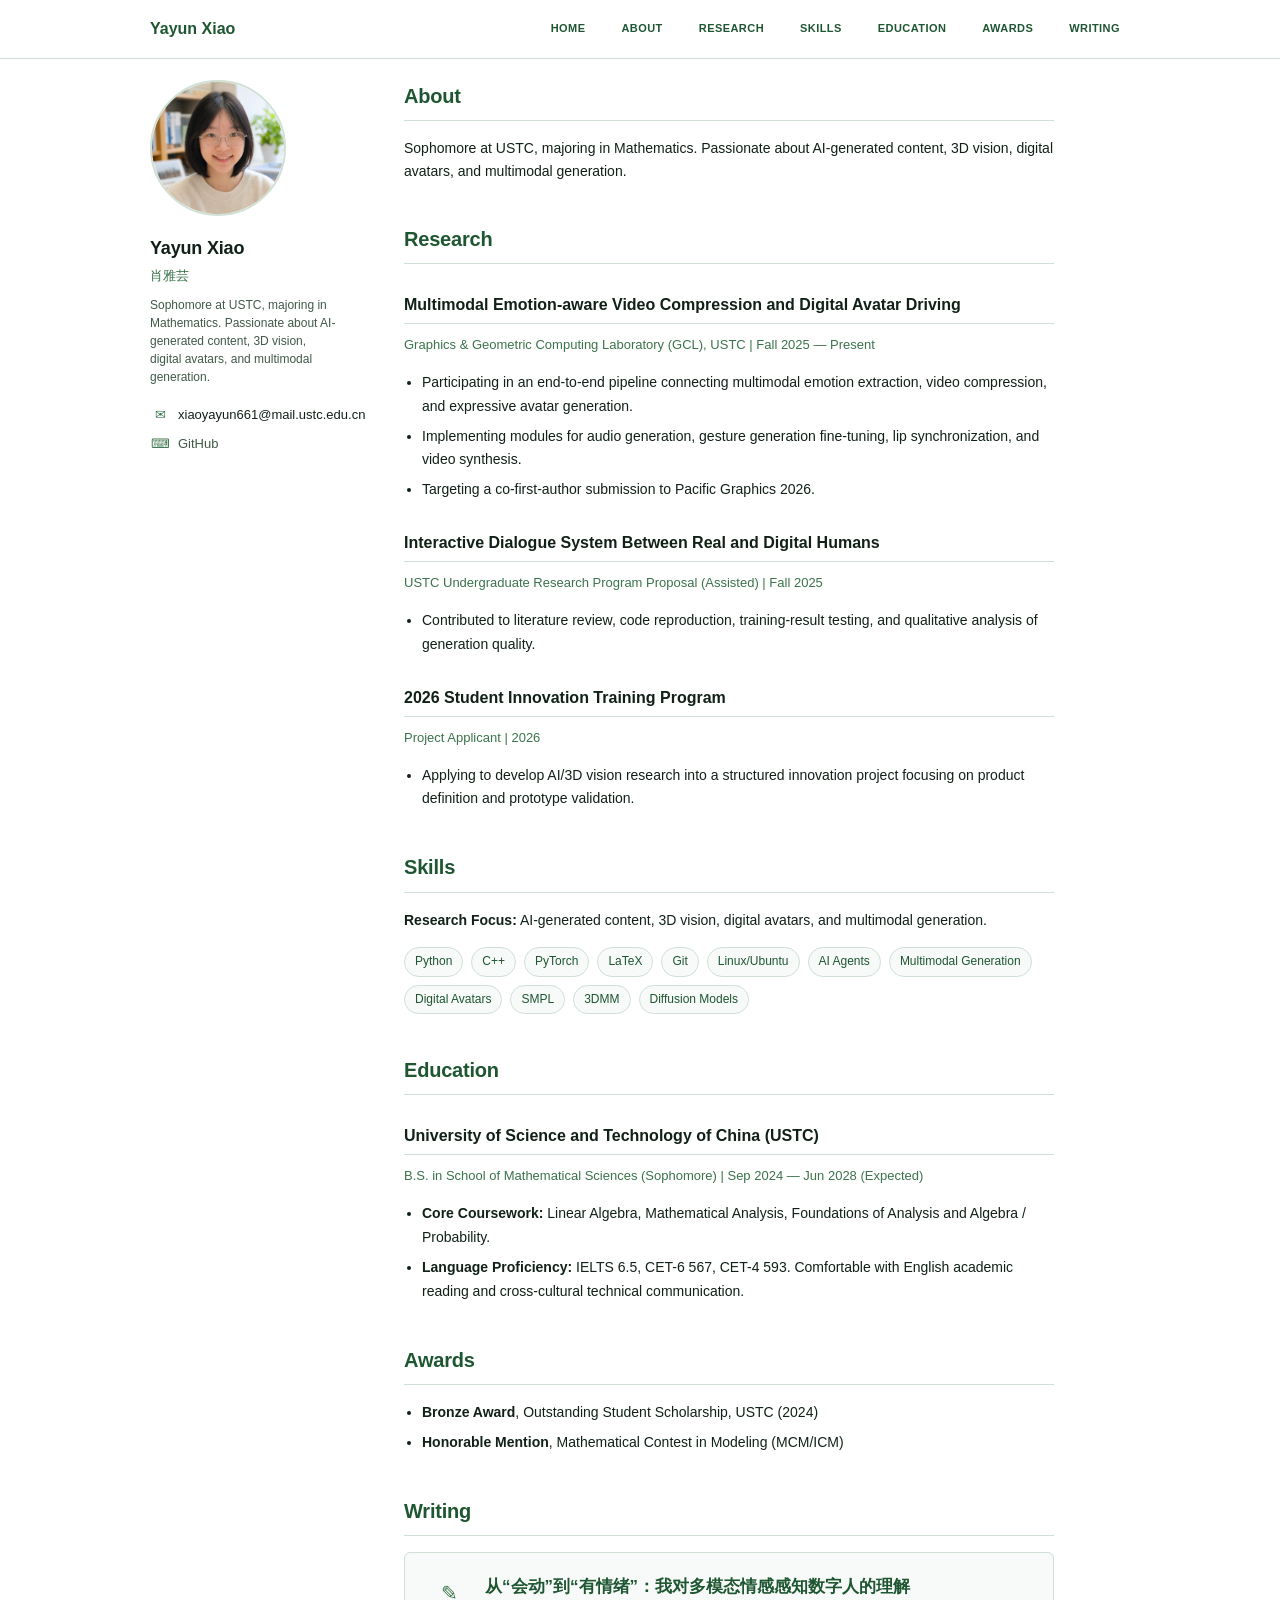
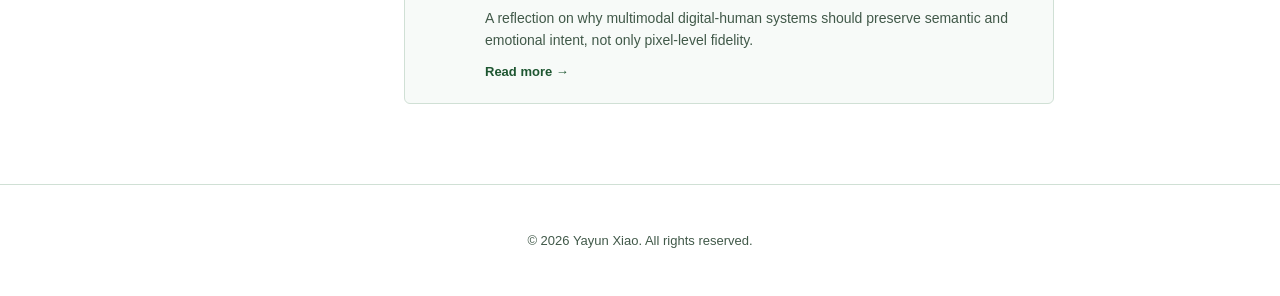
==== commit 68a25b66: "Update research info: remove HCI, SIGGRAPH→Pacific Graphics, simplify code reproduction" ====
--- a/index.html
+++ b/index.html
@@ -27,7 +27,7 @@
     <img class="avatar" src="portrait.png" alt="Yayun Xiao">
       <h1>Yayun Xiao</h1>
       <p class="chinese-name">肖雅芸</p>
-      <p class="bio">Sophomore at USTC, majoring in Mathematics. Passionate about AI-generated content, 3D vision, digital avatars, multimodal generation, and intelligent human-computer interaction.</p>
+      <p class="bio">Sophomore at USTC, majoring in Mathematics. Passionate about AI-generated content, 3D vision, digital avatars, and multimodal generation.</p>
       <ul class="author-links">
         <li><span class="icon">&#x2709;</span><span>xiaoyayun661@mail.ustc.edu.cn</span></li>
         <li><span class="icon">&#x2328;</span><a href="https://github.com/Yayun-Xiao" target="_blank" rel="noopener noreferrer">GitHub</a></li>
@@ -37,7 +37,7 @@
     <article class="content">
       <section id="about">
         <h2>About</h2>
-        <p>Sophomore at USTC, majoring in Mathematics. Passionate about AI-generated content, 3D vision, digital avatars, multimodal generation, and intelligent human-computer interaction.</p>
+        <p>Sophomore at USTC, majoring in Mathematics. Passionate about AI-generated content, 3D vision, digital avatars, and multimodal generation.</p>
       </section>
 
       <section id="research">
@@ -49,7 +49,7 @@
           <ul>
             <li>Participating in an end-to-end pipeline connecting multimodal emotion extraction, video compression, and expressive avatar generation.</li>
             <li>Implementing modules for audio generation, gesture generation fine-tuning, lip synchronization, and video synthesis.</li>
-            <li>Targeting a co-first-author submission to SIGGRAPH Asia 2026.</li>
+            <li>Targeting a co-first-author submission to Pacific Graphics 2026.</li>
           </ul>
         </div>
 
@@ -57,7 +57,7 @@
           <h3>Interactive Dialogue System Between Real and Digital Humans</h3>
           <p class="meta">USTC Undergraduate Research Program Proposal (Assisted) | Fall 2025</p>
           <ul>
-            <li>Contributed to literature review, diffusion-model code reproduction, training-result testing, and qualitative analysis of generation quality.</li>
+            <li>Contributed to literature review, code reproduction, training-result testing, and qualitative analysis of generation quality.</li>
           </ul>
         </div>
 
@@ -72,7 +72,7 @@
 
       <section id="skills">
         <h2>Skills</h2>
-        <p><strong>Research Focus:</strong> AI-generated content, 3D vision, digital avatars, multimodal generation, and intelligent human-computer interaction.</p>
+        <p><strong>Research Focus:</strong> AI-generated content, 3D vision, digital avatars, and multimodal generation.</p>
         <div class="tag-container">
           <span class="tag">Python</span>
           <span class="tag">C++</span>
